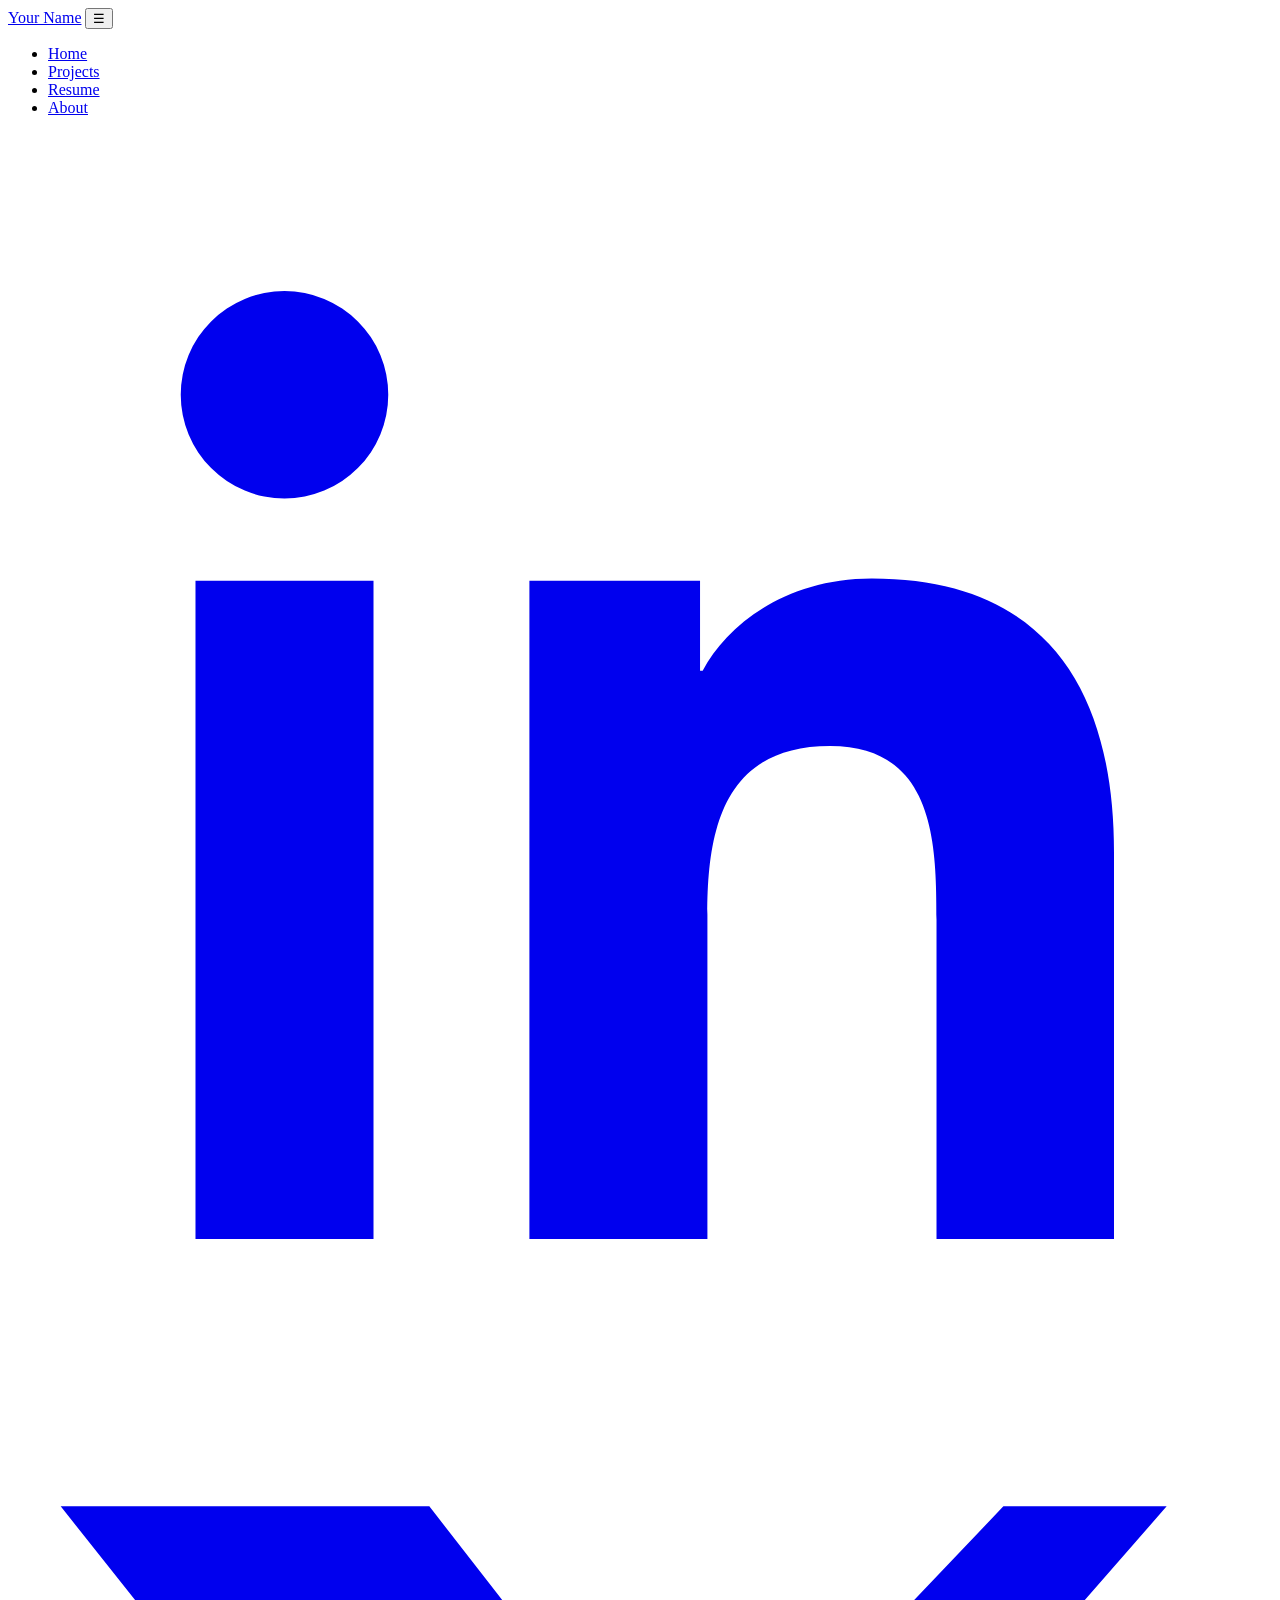
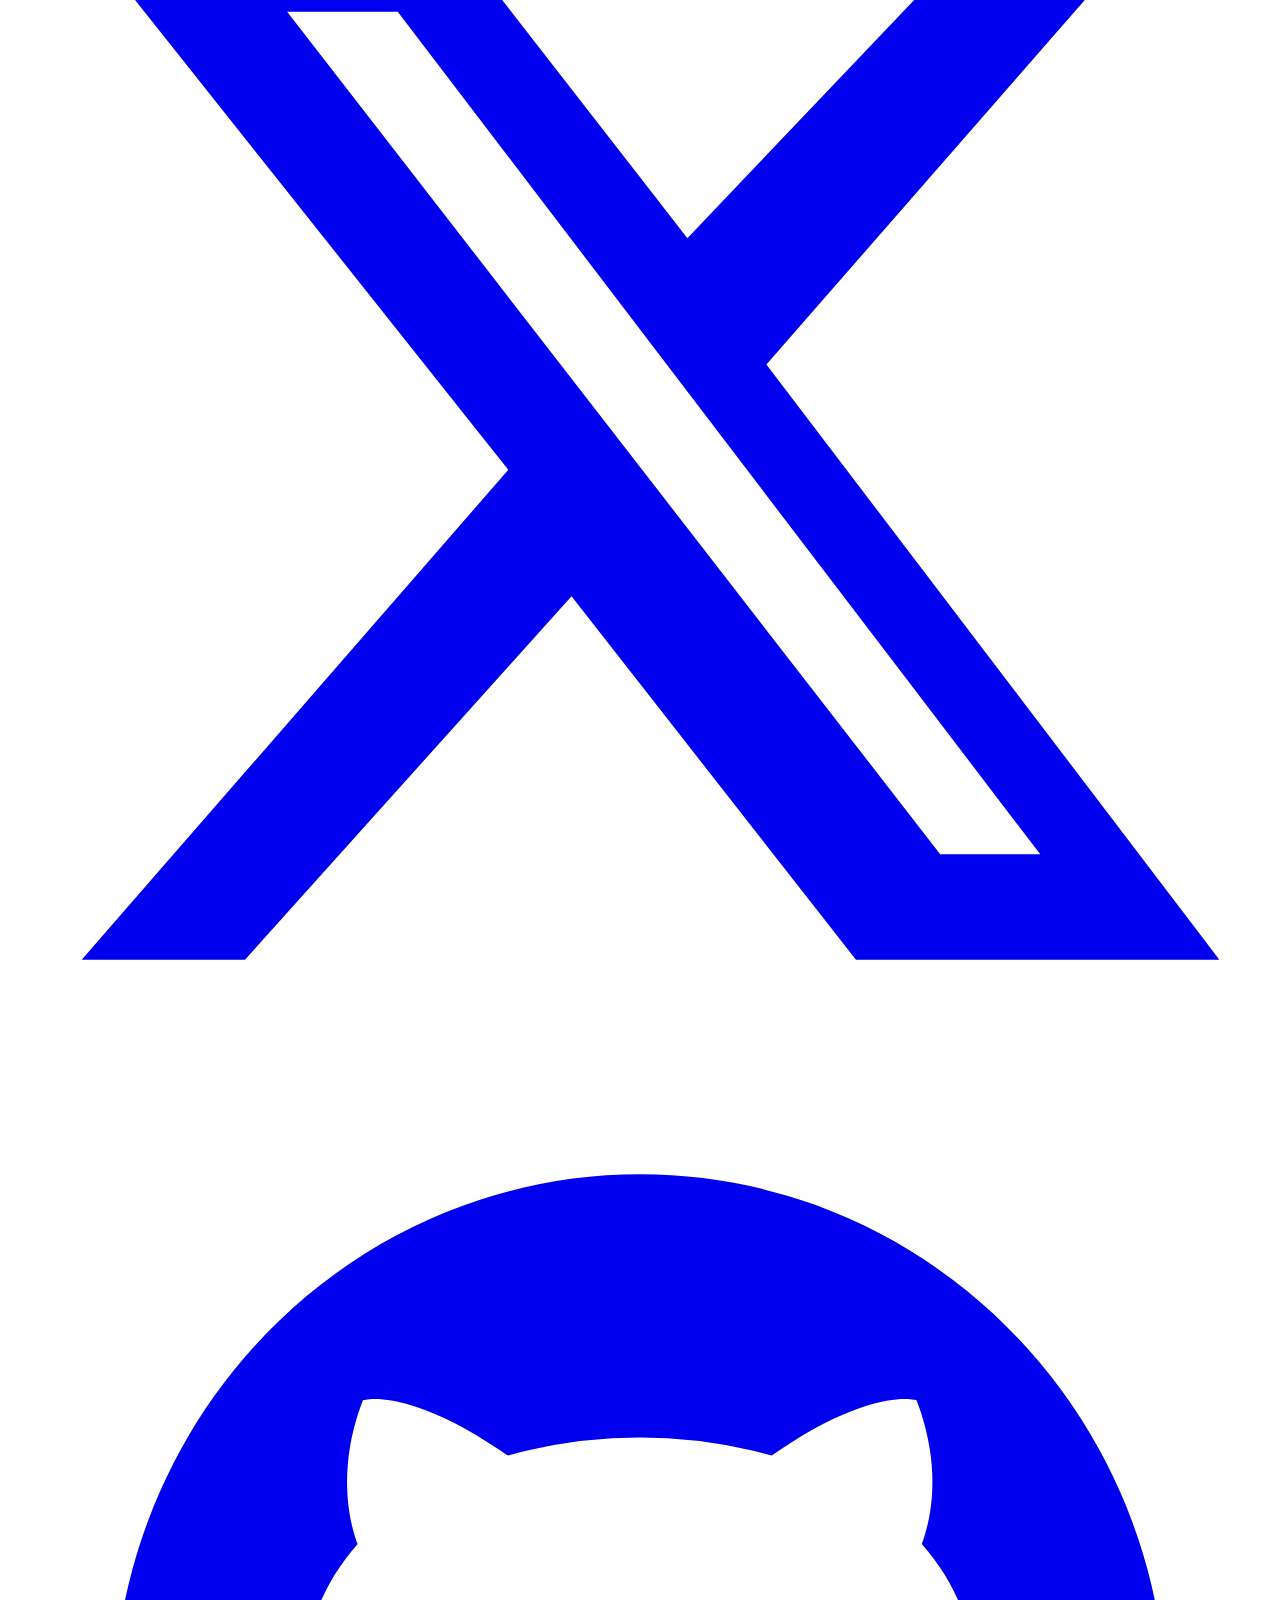
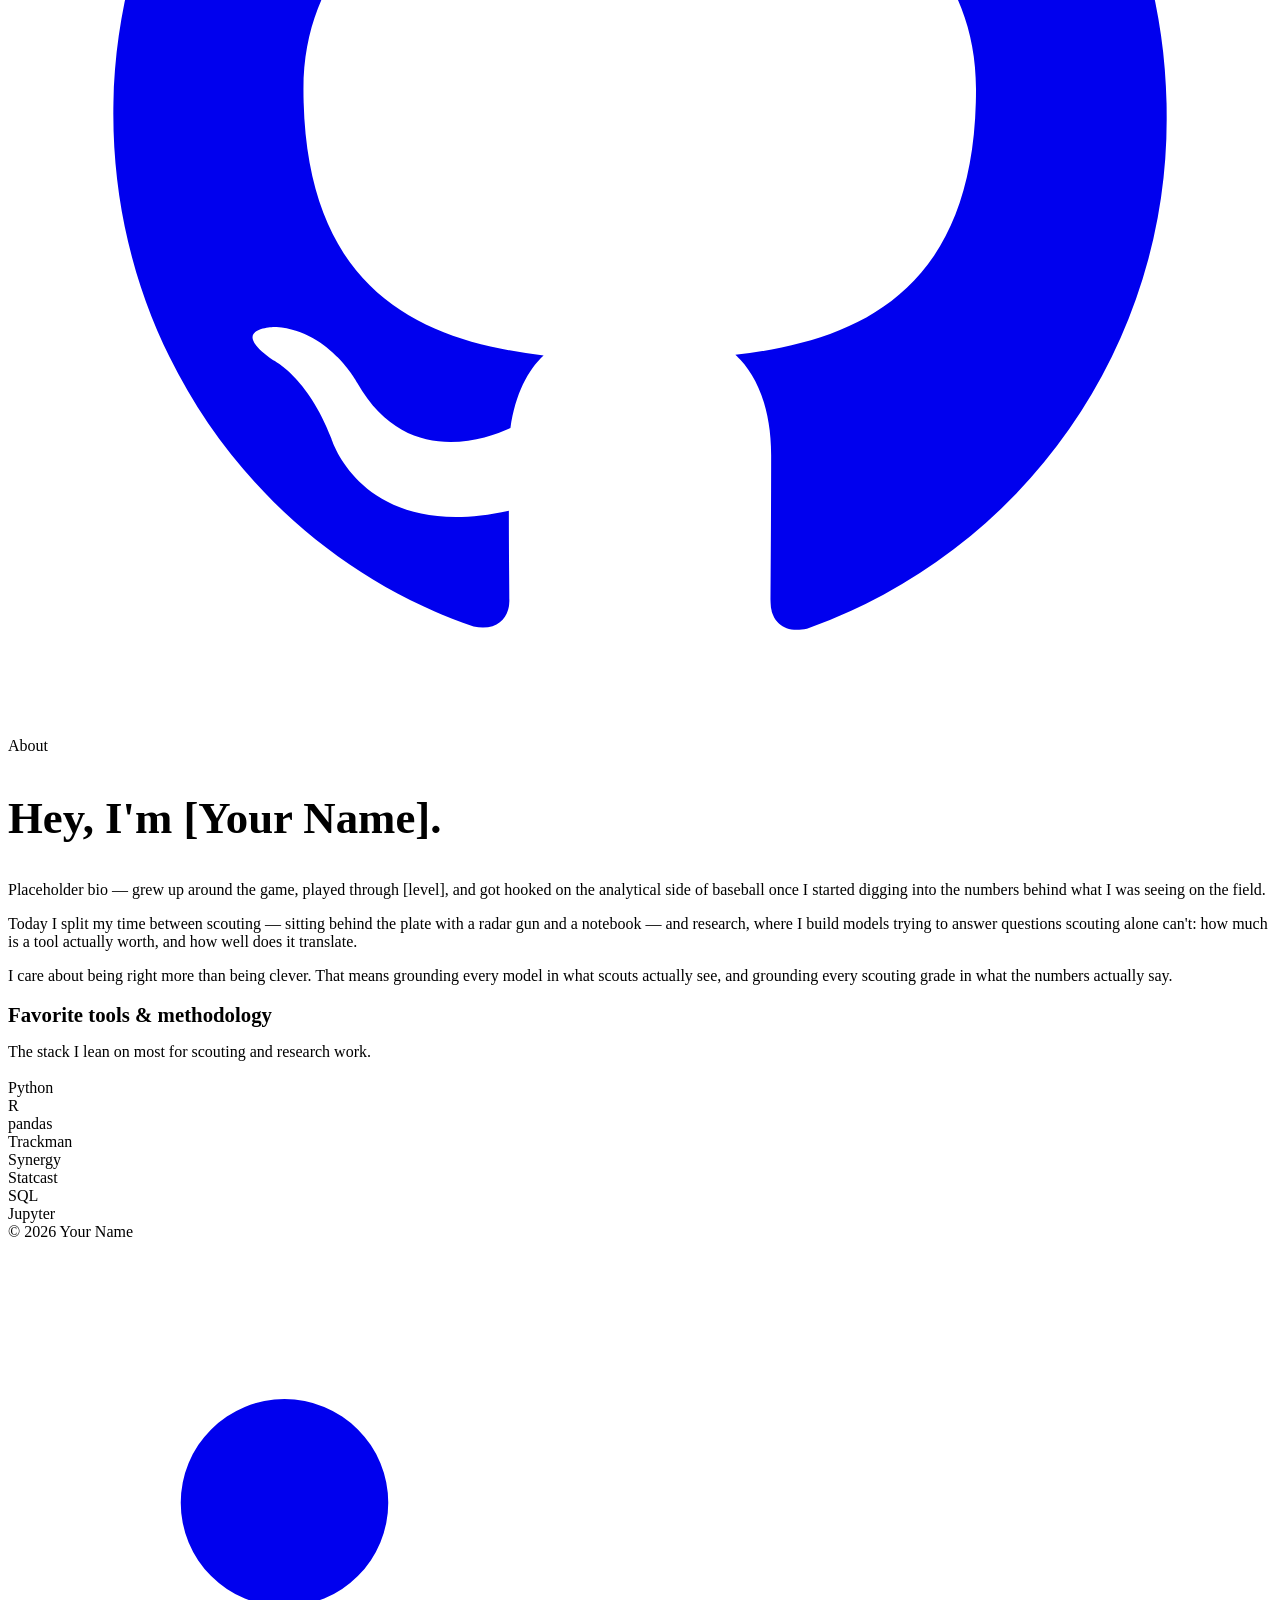
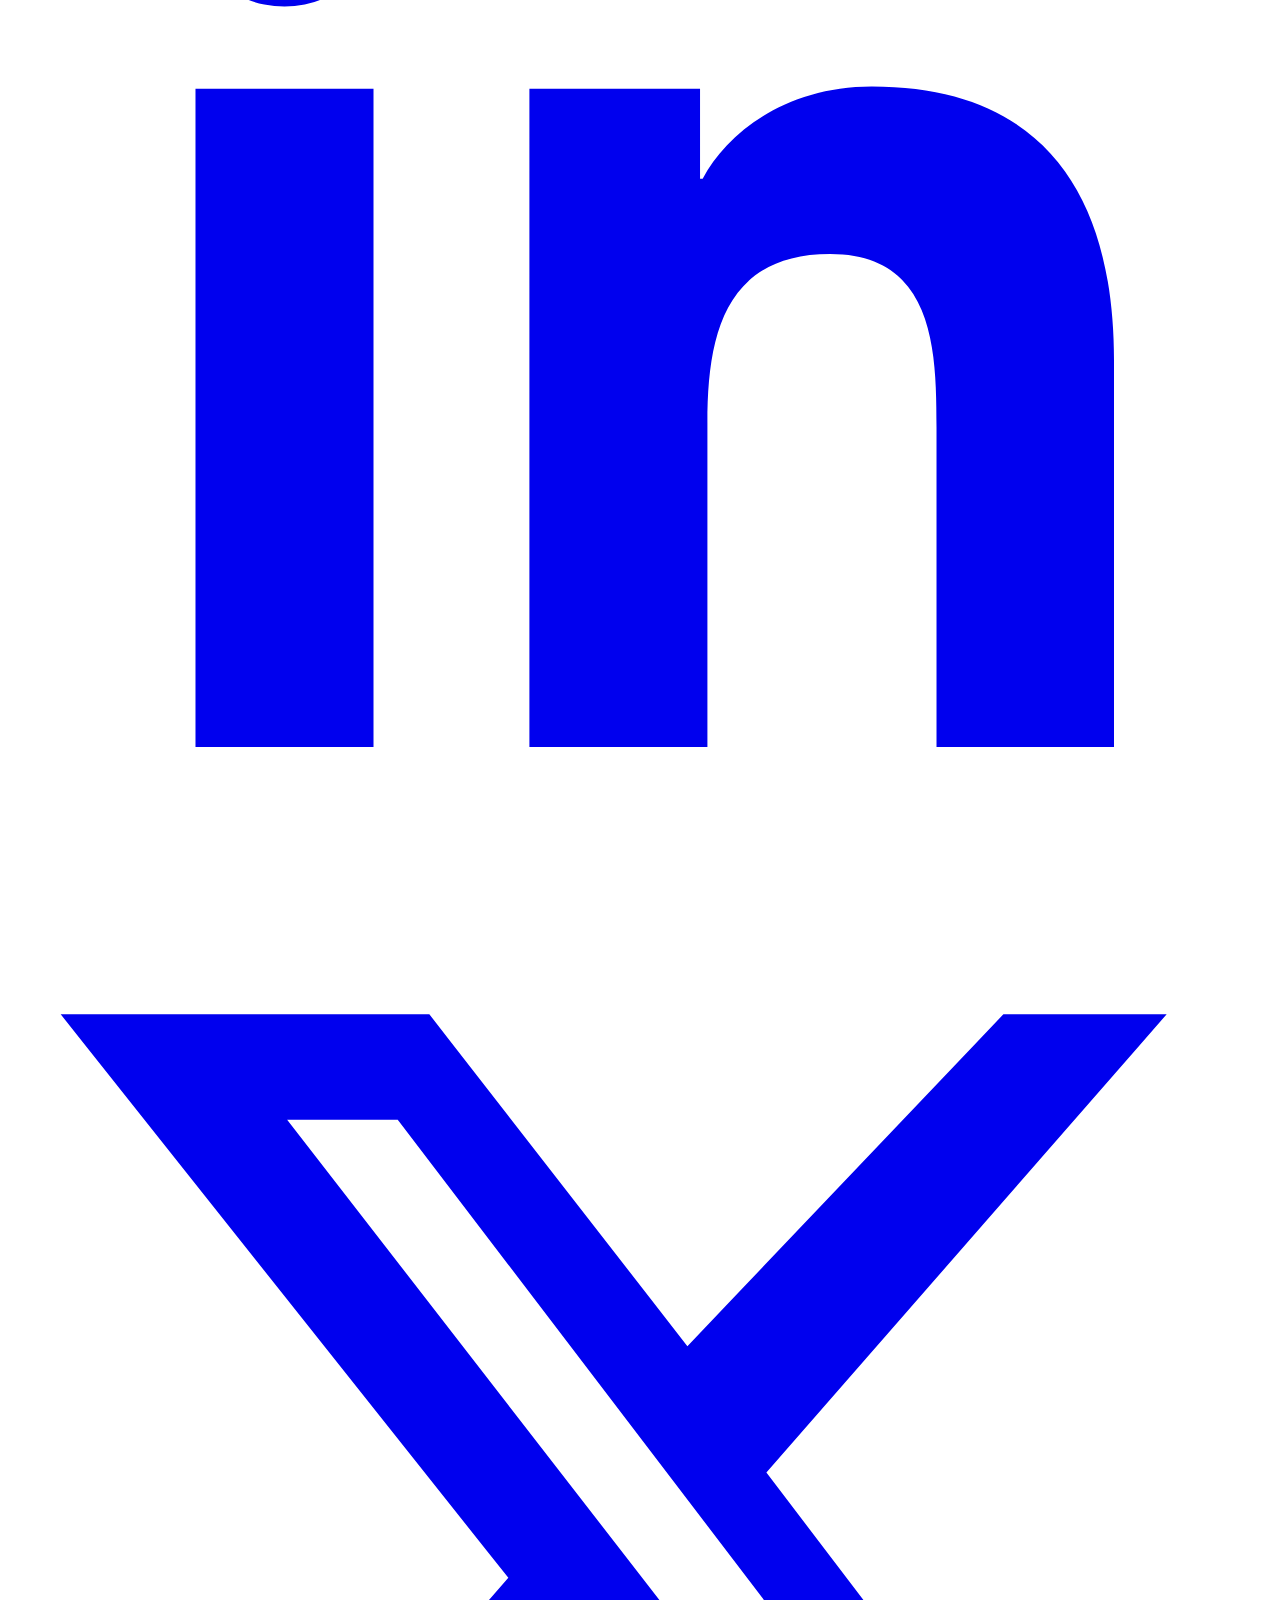
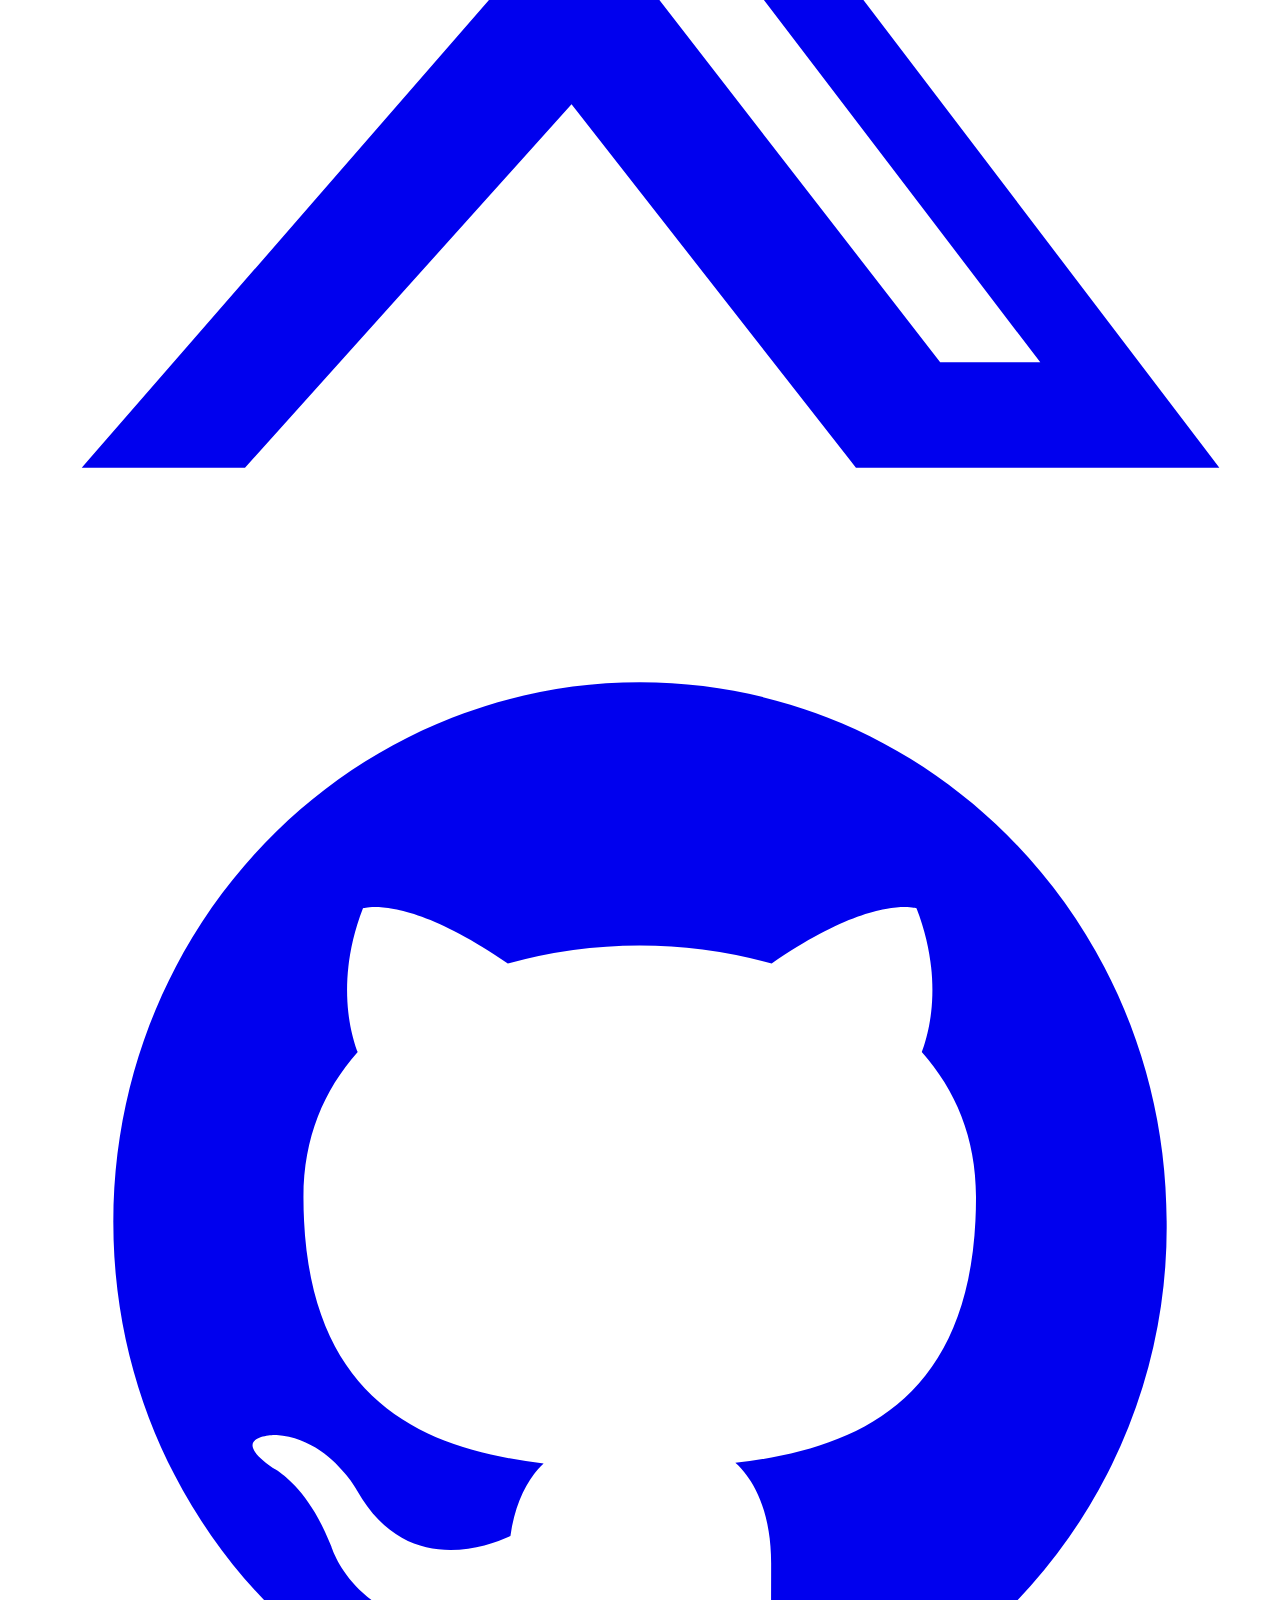
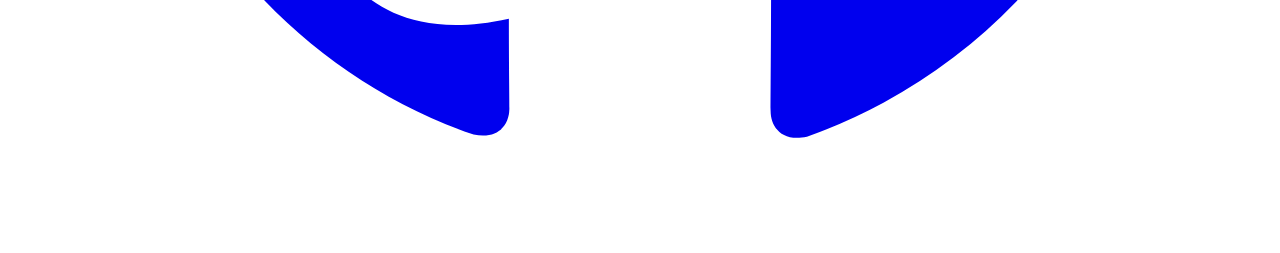
==== about.html @ a8b217aa "Add files via upload" ====
<!DOCTYPE html>
<html lang="en">
<head>
<meta charset="UTF-8">
<meta name="viewport" content="width=device-width, initial-scale=1.0">
<title>About — Your Name</title>
<link rel="stylesheet" href="css/style.css">
</head>
<body>

<header class="site-header">
  <nav class="nav">
    <a href="index.html" class="brand">Your Name</a>
    <button class="nav-toggle" aria-label="Toggle menu">&#9776;</button>
    <ul class="nav-center">
      <li><a href="index.html">Home</a></li>
      <li><a href="projects.html">Projects</a></li>
      <li><a href="resume.html">Resume</a></li>
      <li><a href="about.html" class="active">About</a></li>
    </ul>
    <div class="nav-socials">
      <a href="https://linkedin.com/in/yourname" target="_blank" rel="noopener" aria-label="LinkedIn">
        <svg viewBox="0 0 24 24" fill="currentColor"><path d="M6.94 8.5H3.56V21h3.38V8.5zM5.25 3a1.97 1.97 0 100 3.94 1.97 1.97 0 000-3.94zM21 21h-3.37v-6.06c0-1.44-.03-3.3-2.02-3.3-2.02 0-2.33 1.58-2.33 3.2V21H9.9V8.5h3.24v1.71h.05c.45-.85 1.56-1.75 3.21-1.75 3.43 0 4.6 2.26 4.6 5.2V21z"/></svg>
      </a>
      <a href="https://x.com/yourhandle" target="_blank" rel="noopener" aria-label="X">
        <svg viewBox="0 0 24 24" fill="currentColor"><path d="M18.9 2H22l-7.6 8.7L23 22h-6.9l-5.4-6.9L4.5 22H1.4l8.1-9.3L1 2h7l4.9 6.3L18.9 2zm-1.2 18h1.9L7.4 4H5.3l12.4 16z"/></svg>
      </a>
      <a href="https://github.com/yourhandle" target="_blank" rel="noopener" aria-label="GitHub">
        <svg viewBox="0 0 24 24" fill="currentColor"><path d="M12 2C6.48 2 2 6.58 2 12.25c0 4.53 2.87 8.37 6.84 9.73.5.1.68-.22.68-.49 0-.24-.01-.87-.01-1.71-2.78.62-3.37-1.37-3.37-1.37-.45-1.18-1.11-1.49-1.11-1.49-.91-.64.07-.63.07-.63 1 .07 1.53 1.06 1.53 1.06.89 1.57 2.34 1.12 2.91.86.09-.66.35-1.12.63-1.38-2.22-.26-4.56-1.14-4.56-5.06 0-1.12.39-2.03 1.03-2.75-.1-.26-.45-1.31.1-2.73 0 0 .84-.28 2.75 1.05a9.3 9.3 0 015.01 0c1.91-1.33 2.75-1.05 2.75-1.05.55 1.42.2 2.47.1 2.73.64.72 1.03 1.63 1.03 2.75 0 3.93-2.34 4.79-4.57 5.05.36.32.68.94.68 1.9 0 1.37-.01 2.47-.01 2.81 0 .27.18.6.69.49A10.26 10.26 0 0022 12.25C22 6.58 17.52 2 12 2z"/></svg>
      </a>
    </div>
  </nav>
</header>

<section class="hero" style="padding-bottom:0;">
  <div class="wrap">
    <span class="eyebrow">About</span>
    <h1 style="font-size:clamp(2rem,4.5vw,2.8rem);">Hey, I'm [Your Name].</h1>
  </div>
</section>

<section>
  <div class="wrap about-grid">
    <div>
      <p>Placeholder bio — grew up around the game, played through [level], and got hooked on the analytical side of baseball once I started digging into the numbers behind what I was seeing on the field.</p>
      <p>Today I split my time between scouting — sitting behind the plate with a radar gun and a notebook — and research, where I build models trying to answer questions scouting alone can't: how much is a tool actually worth, and how well does it translate.</p>
      <p>I care about being right more than being clever. That means grounding every model in what scouts actually see, and grounding every scouting grade in what the numbers actually say.</p>
    </div>

    <div>
      <h2 style="font-size:1.3rem; margin-bottom:16px;">Favorite tools & methodology</h2>
      <p style="margin-bottom:18px; color:var(--muted);">The stack I lean on most for scouting and research work.</p>
      <div class="tools-grid">
        <div class="tool-chip">Python</div>
        <div class="tool-chip">R</div>
        <div class="tool-chip">pandas</div>
        <div class="tool-chip">Trackman</div>
        <div class="tool-chip">Synergy</div>
        <div class="tool-chip">Statcast</div>
        <div class="tool-chip">SQL</div>
        <div class="tool-chip">Jupyter</div>
      </div>
    </div>
  </div>
</section>

<footer>
  <div class="wrap footer-row">
    <span class="copy">&copy; 2026 Your Name</span>
    <div class="footer-socials">
      <a href="https://linkedin.com/in/yourname" target="_blank" rel="noopener" aria-label="LinkedIn">
        <svg viewBox="0 0 24 24" fill="currentColor"><path d="M6.94 8.5H3.56V21h3.38V8.5zM5.25 3a1.97 1.97 0 100 3.94 1.97 1.97 0 000-3.94zM21 21h-3.37v-6.06c0-1.44-.03-3.3-2.02-3.3-2.02 0-2.33 1.58-2.33 3.2V21H9.9V8.5h3.24v1.71h.05c.45-.85 1.56-1.75 3.21-1.75 3.43 0 4.6 2.26 4.6 5.2V21z"/></svg>
      </a>
      <a href="https://x.com/yourhandle" target="_blank" rel="noopener" aria-label="X">
        <svg viewBox="0 0 24 24" fill="currentColor"><path d="M18.9 2H22l-7.6 8.7L23 22h-6.9l-5.4-6.9L4.5 22H1.4l8.1-9.3L1 2h7l4.9 6.3L18.9 2zm-1.2 18h1.9L7.4 4H5.3l12.4 16z"/></svg>
      </a>
      <a href="https://github.com/yourhandle" target="_blank" rel="noopener" aria-label="GitHub">
        <svg viewBox="0 0 24 24" fill="currentColor"><path d="M12 2C6.48 2 2 6.58 2 12.25c0 4.53 2.87 8.37 6.84 9.73.5.1.68-.22.68-.49 0-.24-.01-.87-.01-1.71-2.78.62-3.37-1.37-3.37-1.37-.45-1.18-1.11-1.49-1.11-1.49-.91-.64.07-.63.07-.63 1 .07 1.53 1.06 1.53 1.06.89 1.57 2.34 1.12 2.91.86.09-.66.35-1.12.63-1.38-2.22-.26-4.56-1.14-4.56-5.06 0-1.12.39-2.03 1.03-2.75-.1-.26-.45-1.31.1-2.73 0 0 .84-.28 2.75 1.05a9.3 9.3 0 015.01 0c1.91-1.33 2.75-1.05 2.75-1.05.55 1.42.2 2.47.1 2.73.64.72 1.03 1.63 1.03 2.75 0 3.93-2.34 4.79-4.57 5.05.36.32.68.94.68 1.9 0 1.37-.01 2.47-.01 2.81 0 .27.18.6.69.49A10.26 10.26 0 0022 12.25C22 6.58 17.52 2 12 2z"/></svg>
      </a>
    </div>
  </div>
</footer>

<script src="js/script.js"></script>
</body>
</html>
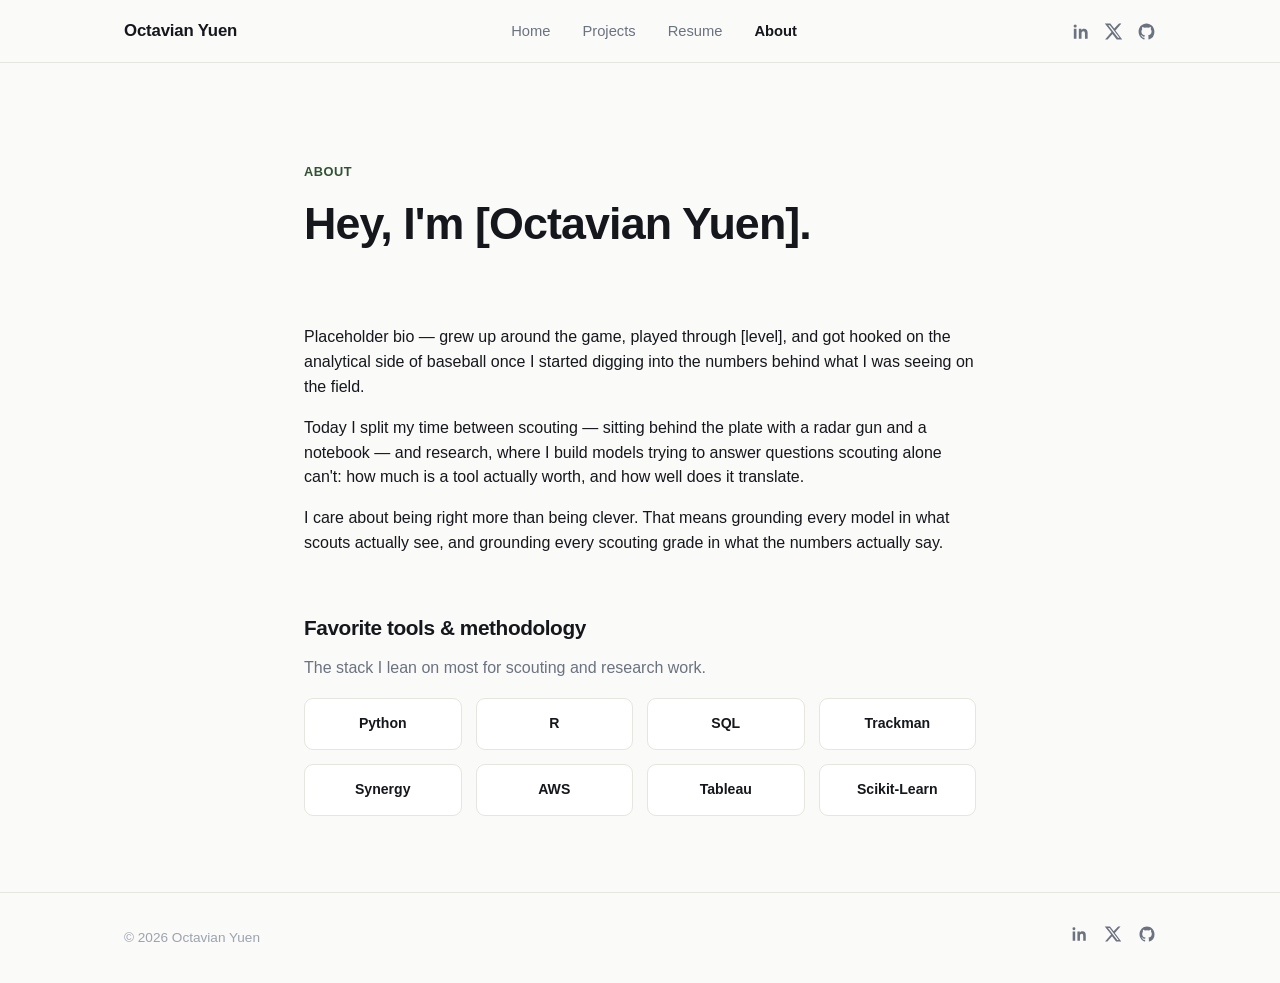
==== commit e742ae13: "Add files via upload" ====
--- a/about.html
+++ b/about.html
@@ -3,14 +3,14 @@
 <head>
 <meta charset="UTF-8">
 <meta name="viewport" content="width=device-width, initial-scale=1.0">
-<title>About — Your Name</title>
+<title>About — Octavian Yuen</title>
 <link rel="stylesheet" href="css/style.css">
 </head>
 <body>
 
 <header class="site-header">
   <nav class="nav">
-    <a href="index.html" class="brand">Your Name</a>
+    <a href="index.html" class="brand">Octavian Yuen</a>
     <button class="nav-toggle" aria-label="Toggle menu">&#9776;</button>
     <ul class="nav-center">
       <li><a href="index.html">Home</a></li>
@@ -35,7 +35,7 @@
 <section class="hero" style="padding-bottom:0;">
   <div class="wrap">
     <span class="eyebrow">About</span>
-    <h1 style="font-size:clamp(2rem,4.5vw,2.8rem);">Hey, I'm [Your Name].</h1>
+    <h1 style="font-size:clamp(2rem,4.5vw,2.8rem);">Hey, I'm [Octavian Yuen].</h1>
   </div>
 </section>
 
@@ -53,12 +53,12 @@
       <div class="tools-grid">
         <div class="tool-chip">Python</div>
         <div class="tool-chip">R</div>
-        <div class="tool-chip">pandas</div>
+        <div class="tool-chip">SQL</div>
         <div class="tool-chip">Trackman</div>
         <div class="tool-chip">Synergy</div>
-        <div class="tool-chip">Statcast</div>
-        <div class="tool-chip">SQL</div>
-        <div class="tool-chip">Jupyter</div>
+        <div class="tool-chip">AWS</div>
+        <div class="tool-chip">Tableau</div>
+        <div class="tool-chip">Scikit-Learn</div>
       </div>
     </div>
   </div>
@@ -66,7 +66,7 @@
 
 <footer>
   <div class="wrap footer-row">
-    <span class="copy">&copy; 2026 Your Name</span>
+    <span class="copy">&copy; 2026 Octavian Yuen</span>
     <div class="footer-socials">
       <a href="https://linkedin.com/in/yourname" target="_blank" rel="noopener" aria-label="LinkedIn">
         <svg viewBox="0 0 24 24" fill="currentColor"><path d="M6.94 8.5H3.56V21h3.38V8.5zM5.25 3a1.97 1.97 0 100 3.94 1.97 1.97 0 000-3.94zM21 21h-3.37v-6.06c0-1.44-.03-3.3-2.02-3.3-2.02 0-2.33 1.58-2.33 3.2V21H9.9V8.5h3.24v1.71h.05c.45-.85 1.56-1.75 3.21-1.75 3.43 0 4.6 2.26 4.6 5.2V21z"/></svg>
--- a/css/style.css
+++ b/css/style.css
@@ -0,0 +1,323 @@
+/* ============================================
+   Personal Portfolio — design tokens
+   ============================================ */
+:root {
+  --bg: #FAFAF8;
+  --surface: #FFFFFF;
+  --ink: #15171C;
+  --muted: #6B7280;
+  --muted-2: #9CA3AF;
+  --border: #E7E5DF;
+  --accent: #2F5233;
+  --accent-dim: #EAF0EA;
+  --accent-2: #B45309;
+  --accent-2-dim: #FCEEDD;
+  --max: 1080px;
+  --radius: 12px;
+}
+
+* { box-sizing: border-box; }
+html { scroll-behavior: smooth; }
+body {
+  margin: 0;
+  font-family: Arial, Helvetica, "Segoe UI", sans-serif;
+  color: var(--ink);
+  background: var(--bg);
+  line-height: 1.55;
+  -webkit-font-smoothing: antialiased;
+}
+img { max-width: 100%; display: block; }
+a { color: inherit; text-decoration: none; }
+.wrap { max-width: var(--max); margin: 0 auto; padding: 0 24px; }
+
+h1, h2, h3, h4 {
+  font-family: Arial, Helvetica, "Segoe UI", sans-serif;
+  font-weight: 800;
+  letter-spacing: -0.02em;
+  line-height: 1.15;
+  margin: 0;
+  color: var(--ink);
+}
+
+.eyebrow {
+  font-size: 0.8rem;
+  font-weight: 600;
+  letter-spacing: 0.04em;
+  text-transform: uppercase;
+  color: var(--accent);
+  display: inline-block;
+  margin-bottom: 12px;
+}
+
+p { margin: 0; }
+
+/* ---------- Header ---------- */
+.site-header {
+  position: sticky;
+  top: 0;
+  z-index: 50;
+  background: rgba(250, 250, 248, 0.88);
+  backdrop-filter: blur(8px);
+  border-bottom: 1px solid var(--border);
+}
+.nav {
+  display: flex;
+  align-items: center;
+  justify-content: space-between;
+  padding: 18px 24px;
+  max-width: var(--max);
+  margin: 0 auto;
+}
+.brand {
+  font-weight: 800;
+  font-size: 1.05rem;
+  letter-spacing: -0.01em;
+  color: var(--ink);
+}
+.nav-center {
+  display: flex;
+  gap: 4px;
+  list-style: none;
+  margin: 0;
+  padding: 0;
+}
+.nav-center a {
+  color: var(--muted);
+  font-size: 0.92rem;
+  font-weight: 500;
+  padding: 8px 14px;
+  border-radius: 8px;
+  transition: background 0.15s, color 0.15s;
+}
+.nav-center a:hover { color: var(--ink); background: var(--accent-dim); }
+.nav-center a.active { color: var(--ink); font-weight: 600; }
+
+.nav-socials {
+  display: flex;
+  align-items: center;
+  gap: 14px;
+}
+.nav-socials a {
+  color: var(--muted);
+  display: flex;
+  transition: color 0.15s;
+}
+.nav-socials a:hover { color: var(--accent); }
+.nav-socials svg { width: 19px; height: 19px; }
+
+.nav-toggle { display: none; background: none; border: none; color: var(--ink); font-size: 1.5rem; cursor: pointer; }
+
+@media (max-width: 820px) {
+  .nav-center {
+    position: absolute;
+    top: 100%; left: 0; right: 0;
+    background: var(--surface);
+    border-bottom: 1px solid var(--border);
+    flex-direction: column;
+    padding: 8px 24px 16px;
+    display: none;
+  }
+  .nav-center.open { display: flex; }
+  .nav-toggle { display: block; }
+}
+
+/* ---------- Hero ---------- */
+.hero { padding: 96px 0 72px; }
+.hero .wrap { max-width: 720px; }
+.hero h1 {
+  font-size: clamp(2.4rem, 5.5vw, 3.6rem);
+  margin-top: 4px;
+}
+.hero .role {
+  font-size: 1.1rem;
+  color: var(--accent);
+  font-weight: 600;
+  margin-top: 10px;
+}
+.hero .lead {
+  font-size: 1.05rem;
+  color: var(--muted);
+  margin-top: 18px;
+  max-width: 56ch;
+}
+.hero-actions { margin-top: 30px; display: flex; gap: 12px; flex-wrap: wrap; }
+
+.btn {
+  display: inline-flex;
+  align-items: center;
+  gap: 6px;
+  font-size: 0.92rem;
+  font-weight: 600;
+  padding: 12px 22px;
+  border-radius: 9px;
+  border: 1px solid transparent;
+  cursor: pointer;
+}
+.btn-primary { background: var(--ink); color: #fff; }
+.btn-primary:hover { background: #000; }
+.btn-outline { border-color: var(--border); color: var(--ink); background: var(--surface); }
+.btn-outline:hover { border-color: var(--accent); color: var(--accent); }
+
+/* ---------- Highlights strip ---------- */
+.highlights {
+  border-top: 1px solid var(--border);
+  border-bottom: 1px solid var(--border);
+  background: var(--surface);
+}
+.highlights .wrap {
+  display: grid;
+  grid-template-columns: repeat(4, 1fr);
+  gap: 0;
+}
+@media (max-width: 720px) { .highlights .wrap { grid-template-columns: repeat(2, 1fr); } }
+.highlight {
+  padding: 28px 20px;
+  text-align: center;
+  border-right: 1px solid var(--border);
+}
+.highlight:last-child { border-right: none; }
+.highlight .num {
+  font-size: 1.7rem;
+  font-weight: 800;
+  color: var(--ink);
+}
+.highlight .label {
+  font-size: 0.82rem;
+  color: var(--muted);
+  margin-top: 4px;
+}
+
+/* ---------- Section basics ---------- */
+section { padding: 76px 0; }
+.section-head {
+  display: flex;
+  align-items: baseline;
+  justify-content: space-between;
+  gap: 20px;
+  margin-bottom: 36px;
+  flex-wrap: wrap;
+}
+.section-head h2 { font-size: clamp(1.5rem, 3vw, 2rem); }
+.section-head .see-all { font-size: 0.9rem; font-weight: 600; color: var(--accent); }
+.section-lead { color: var(--muted); max-width: 62ch; margin-top: 10px; }
+
+/* ---------- Project cards ---------- */
+.card-grid {
+  display: grid;
+  grid-template-columns: repeat(auto-fill, minmax(300px, 1fr));
+  gap: 20px;
+}
+.card {
+  background: var(--surface);
+  border: 1px solid var(--border);
+  border-radius: var(--radius);
+  padding: 26px;
+  transition: transform 0.15s, box-shadow 0.15s, border-color 0.15s;
+  display: flex;
+  flex-direction: column;
+}
+.card:hover { transform: translateY(-3px); box-shadow: 0 14px 30px rgba(20,20,15,0.07); border-color: #DAD7CE; }
+.card .cat {
+  font-size: 0.72rem;
+  font-weight: 700;
+  letter-spacing: 0.05em;
+  text-transform: uppercase;
+  color: var(--accent);
+  margin-bottom: 10px;
+}
+.card.cat-sabr .cat { color: var(--accent-2); }
+.card h3 { font-size: 1.15rem; margin-bottom: 10px; }
+.card p.desc { color: var(--muted); font-size: 0.92rem; flex-grow: 1; }
+.tags { display: flex; flex-wrap: wrap; gap: 6px; margin: 16px 0; }
+.tag {
+  font-size: 0.74rem;
+  font-weight: 600;
+  padding: 4px 10px;
+  border-radius: 20px;
+  background: var(--accent-dim);
+  color: var(--accent);
+}
+.card.cat-sabr .tag { background: var(--accent-2-dim); color: var(--accent-2); }
+.card-links { display: flex; gap: 16px; margin-top: 6px; }
+.card-links a { font-size: 0.86rem; font-weight: 600; color: var(--ink); border-bottom: 1px solid var(--border); padding-bottom: 1px; }
+.card-links a:hover { color: var(--accent); border-color: var(--accent); }
+
+/* ---------- Tab filter (Projects page) ---------- */
+.tab-filter {
+  display: inline-flex;
+  gap: 4px;
+  background: var(--surface);
+  border: 1px solid var(--border);
+  border-radius: 10px;
+  padding: 4px;
+  margin-bottom: 36px;
+}
+.tab-btn {
+  border: none;
+  background: none;
+  padding: 9px 18px;
+  border-radius: 7px;
+  font-size: 0.88rem;
+  font-weight: 600;
+  color: var(--muted);
+  cursor: pointer;
+  font-family: inherit;
+}
+.tab-btn.active { background: var(--ink); color: #fff; }
+
+/* ---------- Resume ---------- */
+.resume-block { margin-bottom: 44px; }
+.resume-block h2 { font-size: 1.3rem; margin-bottom: 22px; }
+.resume-item { display: grid; grid-template-columns: 160px 1fr; gap: 18px; margin-bottom: 26px; }
+@media (max-width: 640px) { .resume-item { grid-template-columns: 1fr; gap: 6px; } }
+.resume-item .when { color: var(--muted-2); font-size: 0.85rem; font-weight: 600; }
+.resume-item h3 { font-size: 1.02rem; }
+.resume-item .org { color: var(--accent); font-size: 0.92rem; font-weight: 600; margin-top: 2px; }
+.resume-item p { color: var(--muted); font-size: 0.92rem; margin-top: 8px; }
+.resume-item ul { margin: 10px 0 0; padding-left: 18px; color: var(--muted); font-size: 0.92rem; }
+.resume-item ul li { margin-bottom: 6px; }
+.resume-subrole { margin-top: 18px; padding-left: 2px; border-left: 2px solid var(--border); padding-left: 16px; }
+.resume-subrole .subwhen { color: var(--muted-2); font-size: 0.8rem; font-weight: 600; }
+.resume-subrole h4 { font-size: 0.95rem; font-weight: 700; margin-top: 2px; }
+.skills-grid { display: flex; flex-wrap: wrap; gap: 8px; }
+.skills-grid .tag { background: var(--accent-dim); color: var(--accent); }
+
+/* ---------- About ---------- */
+.about-grid { display: grid; grid-template-columns: 1fr; gap: 44px; max-width: 720px; }
+.about-grid p { margin-bottom: 16px; color: var(--ink); }
+.tools-grid {
+  display: grid;
+  grid-template-columns: repeat(auto-fill, minmax(140px, 1fr));
+  gap: 14px;
+  margin-top: 18px;
+}
+.tool-chip {
+  background: var(--surface);
+  border: 1px solid var(--border);
+  border-radius: 9px;
+  padding: 14px 16px;
+  font-size: 0.88rem;
+  font-weight: 600;
+  text-align: center;
+}
+
+/* ---------- Footer ---------- */
+footer {
+  border-top: 1px solid var(--border);
+  padding: 32px 0;
+}
+.footer-row {
+  display: flex;
+  align-items: center;
+  justify-content: space-between;
+  flex-wrap: wrap;
+  gap: 16px;
+}
+.footer-row .copy { color: var(--muted-2); font-size: 0.85rem; }
+.footer-socials { display: flex; gap: 16px; }
+.footer-socials a { color: var(--muted); }
+.footer-socials a:hover { color: var(--accent); }
+.footer-socials svg { width: 18px; height: 18px; }
+
+/* Utility */
+.center { text-align: center; }
